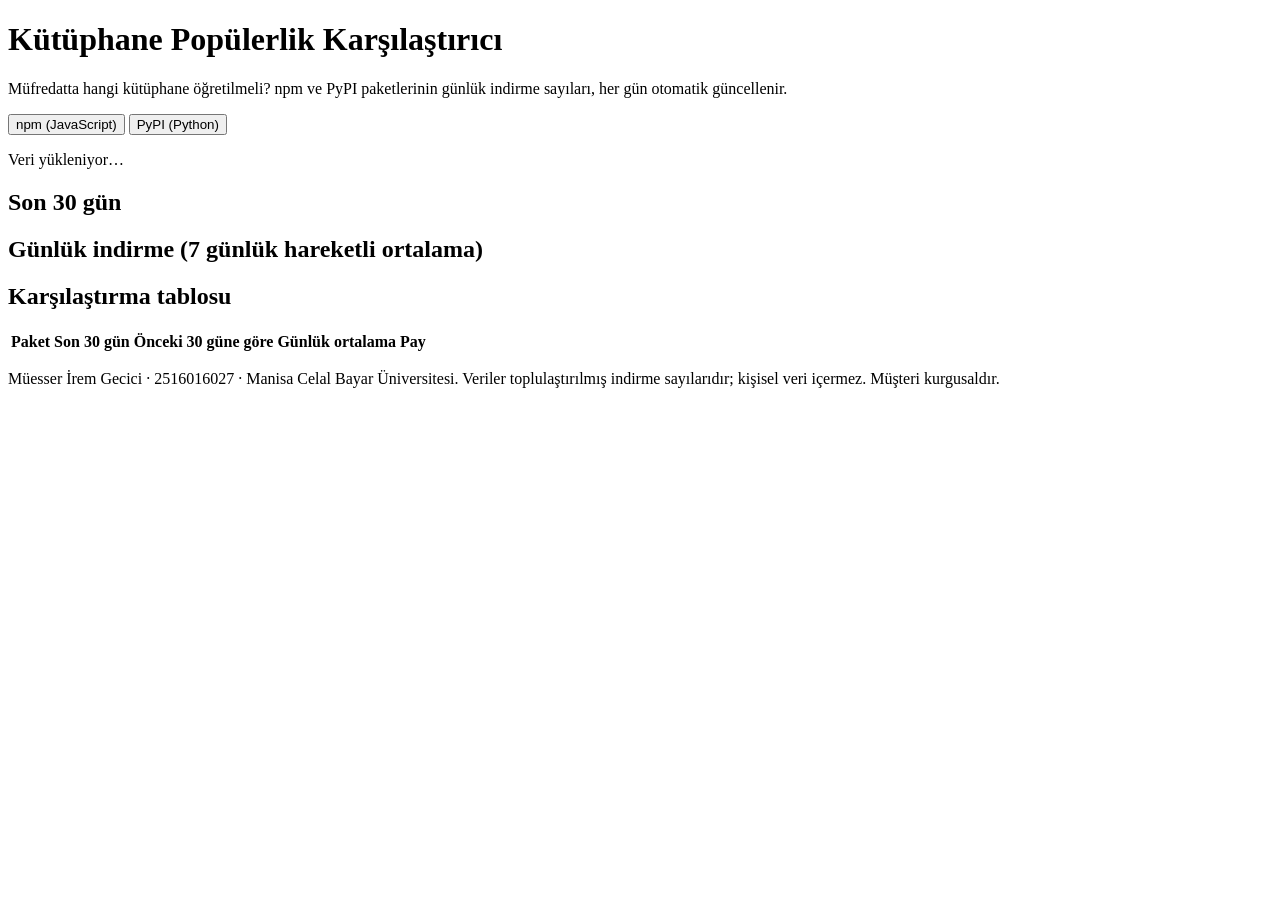
==== index.html @ 72873249 "Başlangıç arayüzü: index.html (Azure yayını için)" ====
<!doctype html>
<html lang="tr">
<head>
  <meta charset="utf-8">
  <meta name="viewport" content="width=device-width, initial-scale=1">
  <title>Kütüphane Popülerlik Karşılaştırıcı</title>
  <meta name="description" content="npm ve PyPI paketlerinin günlük indirme sayılarını karşılaştıran canlı veri ürünü.">
  <link rel="stylesheet" href="assets/style.css">
  <script src="assets/app.js" defer></script>
</head>
<body>
  <header class="site-header">
    <div class="wrap">
      <h1>Kütüphane Popülerlik Karşılaştırıcı</h1>
      <p class="lede">Müfredatta hangi kütüphane öğretilmeli? npm ve PyPI paketlerinin günlük indirme sayıları, her gün otomatik güncellenir.</p>
    </div>
  </header>

  <main class="wrap">
    <nav class="tabs" aria-label="Paket ekosistemi">
      <button type="button" class="tab" data-source="npm" aria-pressed="true">npm (JavaScript)</button>
      <button type="button" class="tab" data-source="pypi" aria-pressed="false">PyPI (Python)</button>
    </nav>

    <p id="status" class="status" role="status">Veri yükleniyor…</p>

    <section aria-labelledby="kpi-title">
      <h2 id="kpi-title">Son 30 gün</h2>
      <div id="kpis" class="kpis"></div>
    </section>

    <section aria-labelledby="chart-title">
      <h2 id="chart-title">Günlük indirme (7 günlük hareketli ortalama)</h2>
      <div id="legend" class="legend"></div>
      <div id="chart" class="chart" role="img" aria-label="Paketlerin günlük indirme sayısı çizgi grafiği"></div>
    </section>

    <section aria-labelledby="table-title">
      <h2 id="table-title">Karşılaştırma tablosu</h2>
      <div class="table-scroll">
        <table id="table">
          <thead>
            <tr>
              <th scope="col">Paket</th>
              <th scope="col" class="num">Son 30 gün</th>
              <th scope="col" class="num">Önceki 30 güne göre</th>
              <th scope="col" class="num">Günlük ortalama</th>
              <th scope="col" class="num">Pay</th>
            </tr>
          </thead>
          <tbody></tbody>
        </table>
      </div>
    </section>
  </main>

  <footer class="wrap site-footer">
    <p id="source"></p>
    <p>Müesser İrem Gecici · 2516016027 · Manisa Celal Bayar Üniversitesi. Veriler toplulaştırılmış indirme sayılarıdır; kişisel veri içermez. Müşteri kurgusaldır.</p>
  </footer>
</body>
</html>
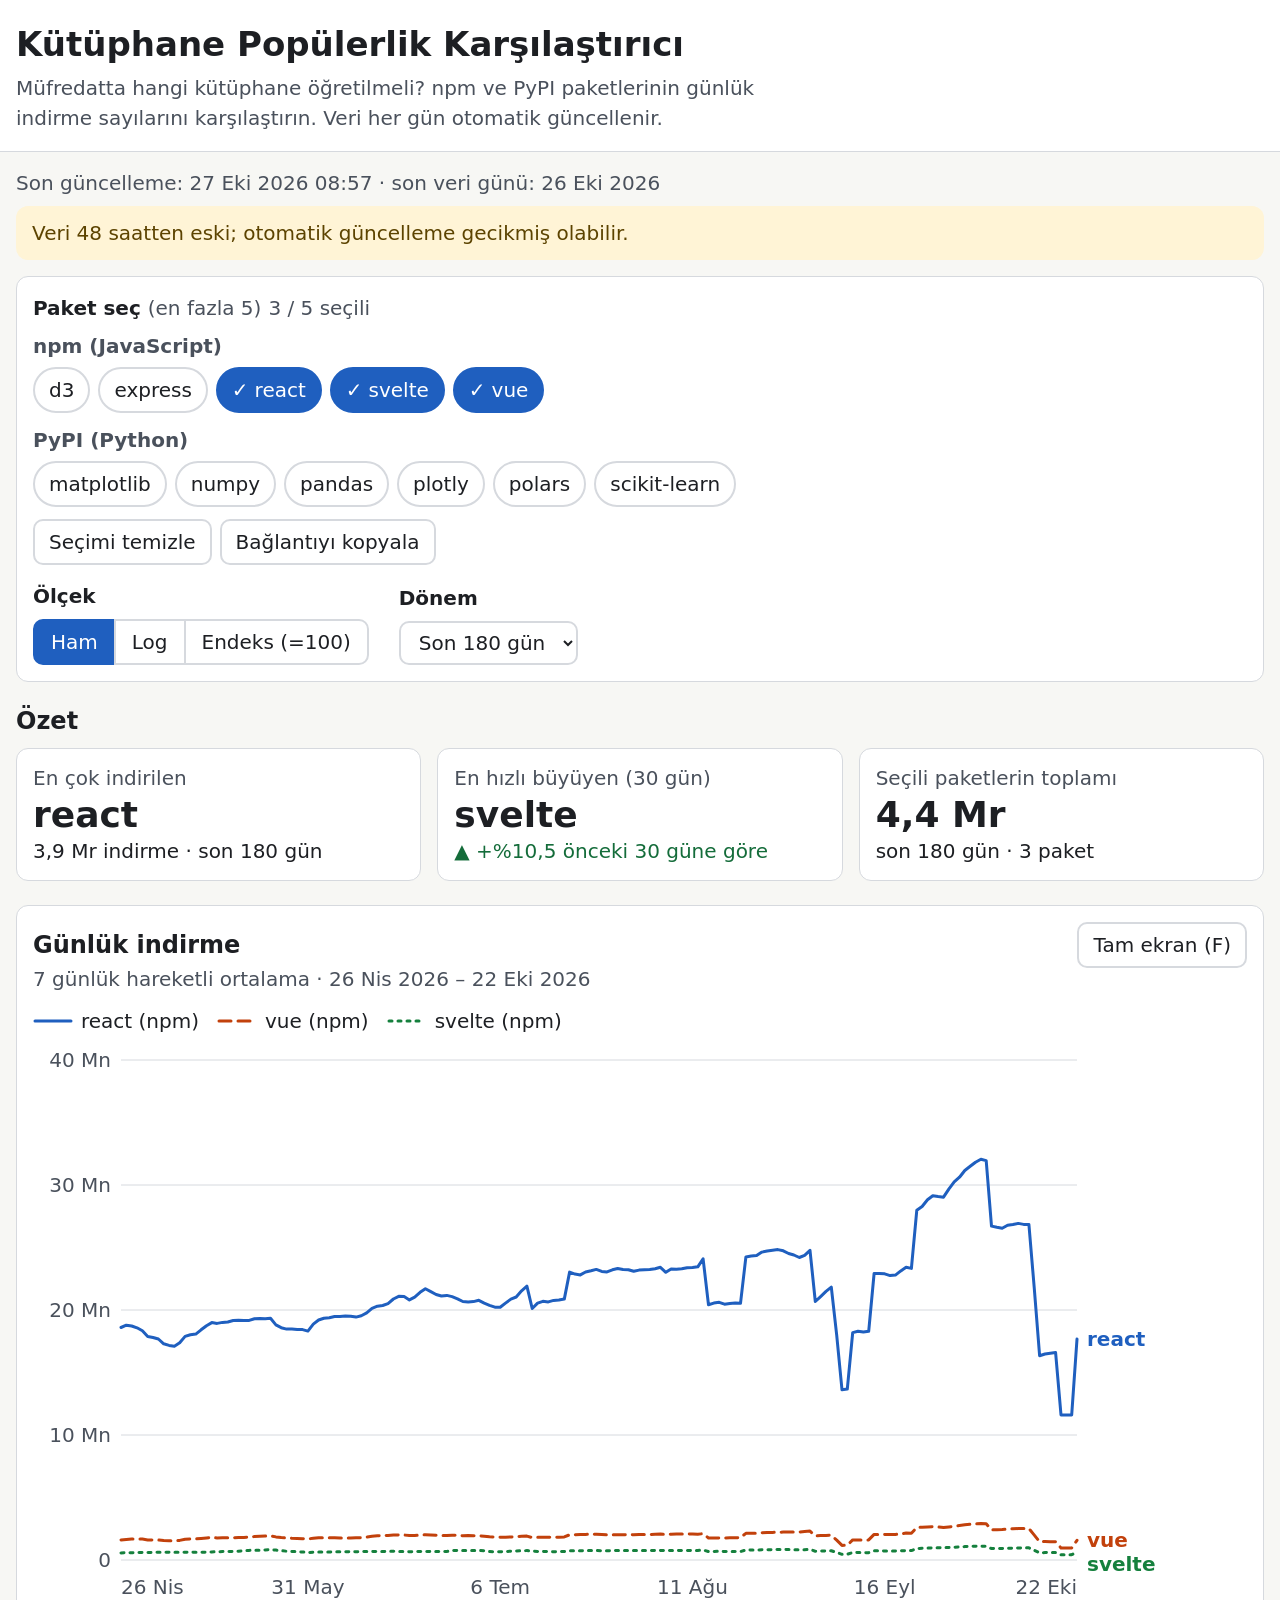
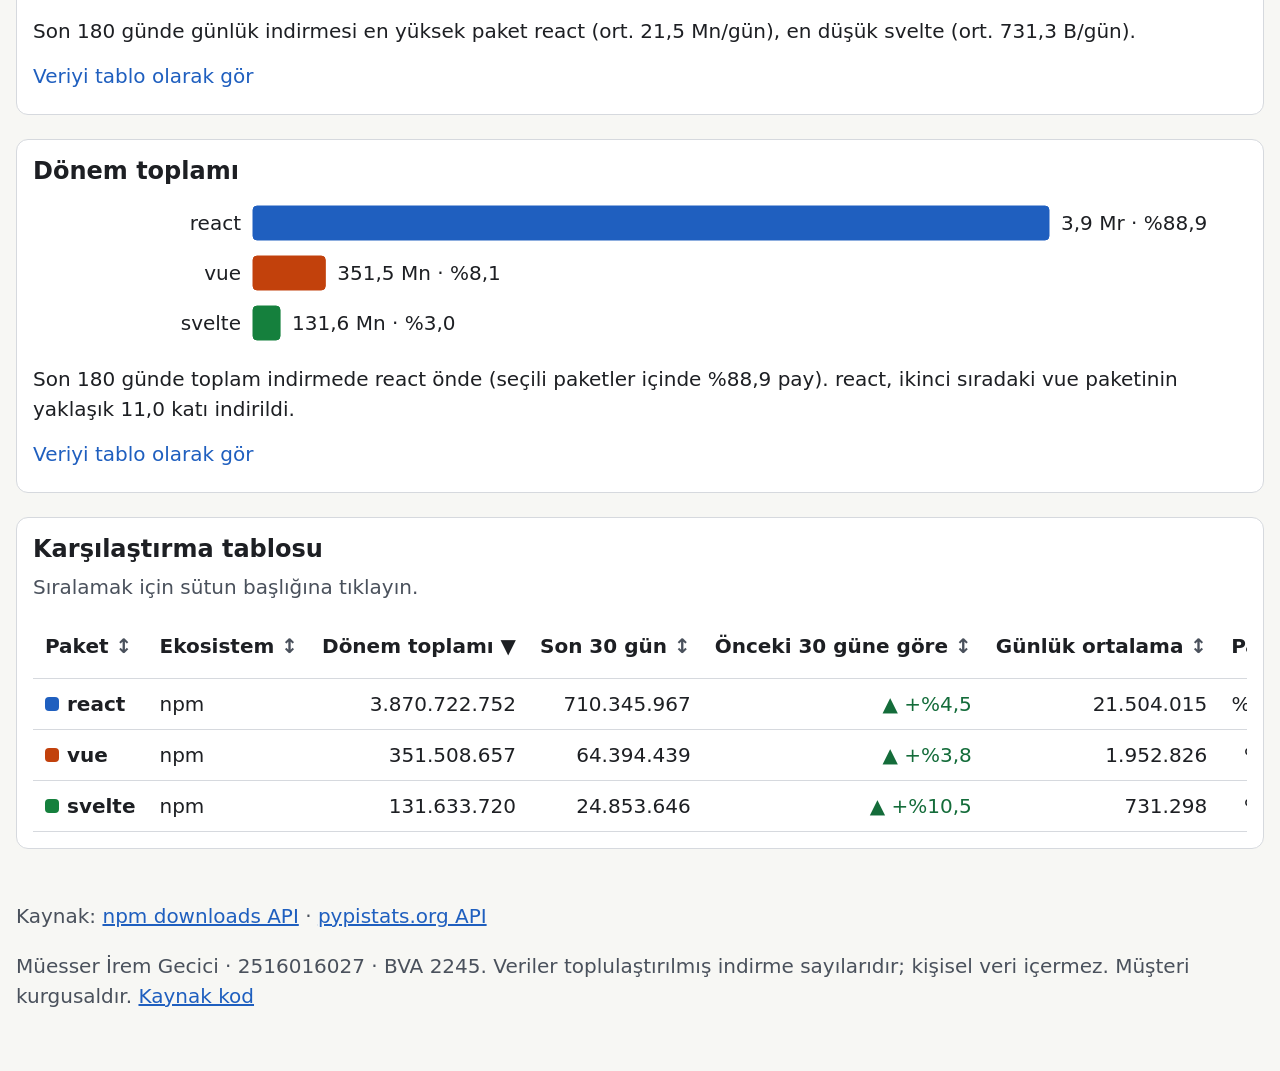
==== commit 0a9b9f85: "Add files via upload" ====
--- a/index.html
+++ b/index.html
@@ -4,59 +4,111 @@
   <meta charset="utf-8">
   <meta name="viewport" content="width=device-width, initial-scale=1">
   <title>Kütüphane Popülerlik Karşılaştırıcı</title>
-  <meta name="description" content="npm ve PyPI paketlerinin günlük indirme sayılarını karşılaştıran canlı veri ürünü.">
+  <meta name="description" content="npm ve PyPI paketlerinin günlük indirme sayılarını karşılaştıran, her gün otomatik güncellenen karar destek panosu.">
+  <meta name="theme-color" content="#1f5fbf">
+  <link rel="manifest" href="manifest.webmanifest">
+  <link rel="icon" href="assets/icons/icon-192.png" type="image/png">
+  <link rel="apple-touch-icon" href="assets/icons/icon-192.png">
   <link rel="stylesheet" href="assets/style.css">
   <script src="assets/app.js" defer></script>
 </head>
 <body>
+  <a class="skip" href="#ana">İçeriğe geç</a>
+
   <header class="site-header">
     <div class="wrap">
       <h1>Kütüphane Popülerlik Karşılaştırıcı</h1>
-      <p class="lede">Müfredatta hangi kütüphane öğretilmeli? npm ve PyPI paketlerinin günlük indirme sayıları, her gün otomatik güncellenir.</p>
+      <p class="lede">Müfredatta hangi kütüphane öğretilmeli? npm ve PyPI paketlerinin günlük indirme sayılarını karşılaştırın. Veri her gün otomatik güncellenir.</p>
     </div>
   </header>
 
-  <main class="wrap">
-    <nav class="tabs" aria-label="Paket ekosistemi">
-      <button type="button" class="tab" data-source="npm" aria-pressed="true">npm (JavaScript)</button>
-      <button type="button" class="tab" data-source="pypi" aria-pressed="false">PyPI (Python)</button>
-    </nav>
+  <main id="ana" class="wrap">
+    <p id="meta" class="meta" role="status" aria-live="polite">Veri yükleniyor…</p>
+    <div id="notice" class="notice" role="alert" hidden></div>
 
-    <p id="status" class="status" role="status">Veri yükleniyor…</p>
+    <!-- Kontrol paneli -->
+    <section class="panel" aria-labelledby="kontrol-baslik">
+      <h2 id="kontrol-baslik" class="visually-hidden">Kontroller</h2>
 
-    <section aria-labelledby="kpi-title">
-      <h2 id="kpi-title">Son 30 gün</h2>
+      <fieldset class="pick">
+        <legend>Paket seç <span class="hint">(en fazla 5)</span> <span id="pick-count" class="count" aria-live="polite"></span></legend>
+        <div id="pick-groups" class="pick-groups"></div>
+        <div class="pick-actions">
+          <button type="button" id="btn-clear" class="btn">Seçimi temizle</button>
+          <button type="button" id="btn-share" class="btn">Bağlantıyı kopyala</button>
+        </div>
+      </fieldset>
+
+      <div class="controls">
+        <fieldset class="seg">
+          <legend>Ölçek</legend>
+          <label><input type="radio" name="olcek" value="ham"><span>Ham</span></label>
+          <label><input type="radio" name="olcek" value="log"><span>Log</span></label>
+          <label><input type="radio" name="olcek" value="endeks"><span>Endeks (=100)</span></label>
+        </fieldset>
+
+        <div class="field">
+          <label for="donem">Dönem</label>
+          <select id="donem">
+            <option value="30">Son 30 gün</option>
+            <option value="90">Son 90 gün</option>
+            <option value="180">Son 180 gün</option>
+            <option value="365">Son 365 gün</option>
+          </select>
+        </div>
+      </div>
+    </section>
+
+    <!-- KPI -->
+    <section aria-labelledby="kpi-baslik">
+      <h2 id="kpi-baslik">Özet</h2>
       <div id="kpis" class="kpis"></div>
     </section>
 
-    <section aria-labelledby="chart-title">
-      <h2 id="chart-title">Günlük indirme (7 günlük hareketli ortalama)</h2>
-      <div id="legend" class="legend"></div>
-      <div id="chart" class="chart" role="img" aria-label="Paketlerin günlük indirme sayısı çizgi grafiği"></div>
+    <!-- Ana grafik -->
+    <section id="ana-grafik" class="card chart-card" aria-labelledby="grafik-baslik">
+      <div class="card-head">
+        <h2 id="grafik-baslik">Günlük indirme</h2>
+        <button type="button" id="btn-full" class="btn" aria-keyshortcuts="F">Tam ekran (F)</button>
+      </div>
+      <p id="grafik-alt" class="sub"></p>
+      <ul id="legend" class="legend" aria-label="Grafik açıklaması"></ul>
+      <div id="chart" class="chart" role="img"></div>
+      <p id="chart-summary" class="summary"></p>
+      <details class="as-table">
+        <summary>Veriyi tablo olarak gör</summary>
+        <div class="table-scroll" tabindex="0" role="region" aria-label="Ana grafik verisi">
+          <table id="chart-table"></table>
+        </div>
+      </details>
     </section>
 
-    <section aria-labelledby="table-title">
-      <h2 id="table-title">Karşılaştırma tablosu</h2>
-      <div class="table-scroll">
-        <table id="table">
-          <thead>
-            <tr>
-              <th scope="col">Paket</th>
-              <th scope="col" class="num">Son 30 gün</th>
-              <th scope="col" class="num">Önceki 30 güne göre</th>
-              <th scope="col" class="num">Günlük ortalama</th>
-              <th scope="col" class="num">Pay</th>
-            </tr>
-          </thead>
-          <tbody></tbody>
-        </table>
+    <!-- İkincil grafik -->
+    <section class="card" aria-labelledby="bar-baslik">
+      <h2 id="bar-baslik">Dönem toplamı</h2>
+      <div id="bars" class="bars" role="img"></div>
+      <p id="bar-summary" class="summary"></p>
+      <details class="as-table">
+        <summary>Veriyi tablo olarak gör</summary>
+        <div class="table-scroll" tabindex="0" role="region" aria-label="Dönem toplamı verisi">
+          <table id="bar-table"></table>
+        </div>
+      </details>
+    </section>
+
+    <!-- Detay tablosu -->
+    <section class="card" aria-labelledby="tablo-baslik">
+      <h2 id="tablo-baslik">Karşılaştırma tablosu</h2>
+      <p class="sub">Sıralamak için sütun başlığına tıklayın.</p>
+      <div class="table-scroll" tabindex="0" role="region" aria-label="Karşılaştırma tablosu">
+        <table id="detail"></table>
       </div>
     </section>
   </main>
 
   <footer class="wrap site-footer">
-    <p id="source"></p>
-    <p>Müesser İrem Gecici · 2516016027 · Manisa Celal Bayar Üniversitesi. Veriler toplulaştırılmış indirme sayılarıdır; kişisel veri içermez. Müşteri kurgusaldır.</p>
+    <p id="source">Kaynak: <a href="https://github.com/npm/registry/blob/main/docs/download-counts.md">npm downloads API</a> · <a href="https://pypistats.org/api/">pypistats.org API</a></p>
+    <p>Müesser İrem Gecici · 2516016027 · BVA 2245. Veriler toplulaştırılmış indirme sayılarıdır; kişisel veri içermez. Müşteri kurgusaldır. <a href="https://github.com/Miremgecici/kutuphane-populerlik">Kaynak kod</a></p>
   </footer>
 </body>
 </html>
--- a/assets/style.css
+++ b/assets/style.css
@@ -0,0 +1,204 @@
+/* Kütüphane Popülerlik Karşılaştırıcı
+   Sunum modu kısıtı: en küçük yazı 20 px (projeksiyonda okunur).
+   Renk ve yazı değerleri tek yerde, değişken (token) olarak tanımlıdır. */
+:root {
+  --font: system-ui, -apple-system, "Segoe UI", Roboto, sans-serif;
+  --fs-min: 20px;            /* en küçük yazı */
+  --fs-h2: 24px;
+  --fs-h1: 34px;
+  --fs-kpi: 36px;
+  --radius: 12px;
+  --gap: 16px;
+
+  --bg: #f7f7f4;
+  --surface: #ffffff;
+  --ink: #1d1f23;
+  --muted: #4a515c;          /* bg üzerinde 7.6:1 */
+  --line: #d6d9de;
+  --accent: #1f5fbf;
+  --accent-ink: #ffffff;
+  --up: #146c3a;
+  --down: #a3241c;
+  --warn-bg: #fff4d6;
+  --warn-ink: #5c4300;
+  --err-bg: #fde8e6;
+  --err-ink: #7a1a14;
+  --skel: #e6e8eb;
+
+  --s0: #1f5fbf;
+  --s1: #c2410c;
+  --s2: #15803d;
+  --s3: #7e22ce;
+  --s4: #0e7490;
+  color-scheme: light dark;
+}
+@media (prefers-color-scheme: dark) {
+  :root {
+    --bg: #15171a;
+    --surface: #1e2125;
+    --ink: #eceef1;
+    --muted: #b4bac4;
+    --line: #3a3f46;
+    --accent: #7fb0ff;
+    --accent-ink: #0d1520;
+    --up: #6fdc9b;
+    --down: #ff9a90;
+    --warn-bg: #3a3000;
+    --warn-ink: #ffe28a;
+    --err-bg: #3d1512;
+    --err-ink: #ffc2bc;
+    --skel: #2a2e33;
+    --s0: #7fb0ff;
+    --s1: #ffa36b;
+    --s2: #6fdc9b;
+    --s3: #d4a5ff;
+    --s4: #5fd6ec;
+  }
+}
+
+* { box-sizing: border-box; }
+html { font-size: var(--fs-min); }
+body {
+  margin: 0;
+  background: var(--bg);
+  color: var(--ink);
+  font: var(--fs-min)/1.5 var(--font);
+}
+a { color: var(--accent); }
+.wrap { max-width: 1280px; margin: 0 auto; padding: 0 16px; }
+.visually-hidden {
+  position: absolute; width: 1px; height: 1px; overflow: hidden;
+  clip: rect(0 0 0 0); white-space: nowrap;
+}
+.skip { position: absolute; left: 16px; top: -100px; background: var(--accent); color: var(--accent-ink); padding: 8px 14px; border-radius: 8px; z-index: 10; }
+.skip:focus { top: 8px; }
+:focus-visible { outline: 3px solid var(--accent); outline-offset: 3px; }
+
+.site-header { background: var(--surface); border-bottom: 1px solid var(--line); padding: 24px 0 18px; }
+h1 { font-size: var(--fs-h1); line-height: 1.2; margin: 0 0 8px; }
+h2 { font-size: var(--fs-h2); margin: 0 0 12px; line-height: 1.25; }
+.lede { margin: 0; color: var(--muted); max-width: 62ch; }
+.meta { color: var(--muted); margin: 16px 0 8px; }
+.sub { color: var(--muted); margin: -4px 0 12px; }
+
+.notice { border-radius: var(--radius); padding: 12px 16px; margin: 8px 0 16px; background: var(--warn-bg); color: var(--warn-ink); }
+.notice.error { background: var(--err-bg); color: var(--err-ink); }
+.notice .btn { margin-left: 8px; }
+
+/* Kontroller */
+.panel { background: var(--surface); border: 1px solid var(--line); border-radius: var(--radius); padding: 16px; margin: 8px 0 24px; }
+fieldset { border: 0; margin: 0; padding: 0; min-width: 0; }
+legend { font-weight: 700; padding: 0; margin-bottom: 8px; }
+.hint, .count { font-weight: 400; color: var(--muted); }
+.pick-groups { display: grid; gap: 12px; }
+.pick-group h3 { font-size: var(--fs-min); margin: 0 0 6px; color: var(--muted); font-weight: 600; }
+.chips { display: flex; flex-wrap: wrap; gap: 8px; }
+.chip { position: relative; }
+.chip input { position: absolute; opacity: 0; width: 1px; height: 1px; }
+.chip span {
+  display: inline-flex; align-items: center; gap: 6px; min-height: 44px;
+  padding: 6px 14px; border-radius: 999px; border: 2px solid var(--line);
+  background: var(--surface); cursor: pointer; user-select: none;
+}
+.chip input:checked + span { border-color: var(--accent); background: var(--accent); color: var(--accent-ink); }
+.chip input:checked + span::before { content: "✓"; }
+.chip input:focus-visible + span { outline: 3px solid var(--accent); outline-offset: 3px; }
+.chip input:disabled + span { opacity: .55; cursor: not-allowed; }
+.pick-actions { display: flex; flex-wrap: wrap; gap: 8px; margin-top: 12px; }
+
+.controls { display: flex; flex-wrap: wrap; gap: 16px 32px; margin-top: 16px; align-items: flex-end; }
+.seg { display: inline-flex; flex-wrap: wrap; gap: 0; }
+.seg legend { width: 100%; }
+.seg label { position: relative; }
+.seg input { position: absolute; opacity: 0; width: 1px; height: 1px; }
+.seg span { display: inline-block; min-height: 44px; padding: 6px 16px; border: 2px solid var(--line); background: var(--surface); cursor: pointer; margin-right: -2px; }
+.seg label:first-of-type span { border-radius: 10px 0 0 10px; }
+.seg label:last-of-type span { border-radius: 0 10px 10px 0; }
+.seg input:checked + span { background: var(--accent); border-color: var(--accent); color: var(--accent-ink); position: relative; }
+.seg input:focus-visible + span { outline: 3px solid var(--accent); outline-offset: 3px; position: relative; z-index: 1; }
+.field label { display: block; font-weight: 700; margin-bottom: 8px; }
+select, .btn {
+  font: inherit; min-height: 44px; padding: 6px 14px; border-radius: 10px;
+  border: 2px solid var(--line); background: var(--surface); color: var(--ink); cursor: pointer;
+}
+.btn:hover, select:hover { border-color: var(--accent); }
+
+/* KPI */
+.kpis { display: grid; grid-template-columns: repeat(auto-fit, minmax(260px, 1fr)); gap: var(--gap); margin-bottom: 24px; }
+.kpi { background: var(--surface); border: 1px solid var(--line); border-radius: var(--radius); padding: 14px 16px; }
+.kpi-label { color: var(--muted); }
+.kpi-value { font-size: var(--fs-kpi); font-weight: 700; line-height: 1.2; font-variant-numeric: tabular-nums; overflow-wrap: anywhere; }
+.kpi-note { font-variant-numeric: tabular-nums; }
+.up { color: var(--up); }
+.down { color: var(--down); }
+
+/* Kartlar ve grafikler */
+.card { background: var(--surface); border: 1px solid var(--line); border-radius: var(--radius); padding: 16px; margin-bottom: 24px; }
+.card-head { display: flex; justify-content: space-between; align-items: center; flex-wrap: wrap; gap: 8px; }
+.card-head h2 { margin: 0; }
+.legend { list-style: none; display: flex; flex-wrap: wrap; gap: 6px 18px; padding: 0; margin: 0 0 8px; }
+.legend li { display: inline-flex; align-items: center; gap: 8px; }
+.legend svg { width: 40px; height: 14px; flex: none; }
+.chart, .bars { width: 100%; }
+.chart { min-height: 200px; }
+.chart svg, .bars svg { display: block; width: 100%; height: auto; }
+svg text { font: var(--fs-min) var(--font); fill: var(--muted); }
+svg .grid { stroke: var(--line); stroke-width: 1; }
+svg .axis { stroke: var(--muted); stroke-width: 1; }
+svg .series { fill: none; stroke-width: 3; stroke-linejoin: round; stroke-linecap: round; }
+svg .end-label { font-weight: 700; }
+svg .bar-label { fill: var(--ink); }
+.s0 { stroke: var(--s0); fill: var(--s0); color: var(--s0); }
+.s1 { stroke: var(--s1); fill: var(--s1); color: var(--s1); }
+.s2 { stroke: var(--s2); fill: var(--s2); color: var(--s2); }
+.s3 { stroke: var(--s3); fill: var(--s3); color: var(--s3); }
+.s4 { stroke: var(--s4); fill: var(--s4); color: var(--s4); }
+svg .series.s0, svg .series.s1, svg .series.s2, svg .series.s3, svg .series.s4 { fill: none; }
+svg text.s0, svg text.s1, svg text.s2, svg text.s3, svg text.s4 { stroke: none; }
+.summary { margin: 12px 0 8px; }
+.as-table summary { cursor: pointer; color: var(--accent); min-height: 44px; display: flex; align-items: center; }
+.as-table[open] summary { margin-bottom: 8px; }
+
+/* Tablolar */
+.table-scroll { overflow-x: auto; max-width: 100%; }
+.as-table .table-scroll { max-height: 420px; overflow-y: auto; }
+table { width: 100%; border-collapse: collapse; font-variant-numeric: tabular-nums; }
+th, td { padding: 10px 12px; border-bottom: 1px solid var(--line); text-align: left; white-space: nowrap; }
+thead th { position: sticky; top: 0; background: var(--surface); }
+th { font-weight: 700; }
+.num { text-align: right; }
+th .sort { font: inherit; font-weight: 700; color: inherit; background: none; border: 0; padding: 4px 0; cursor: pointer; min-height: 44px; }
+th .sort::after { content: " ↕"; color: var(--muted); }
+th[aria-sort="ascending"] .sort::after { content: " ▲"; color: var(--ink); }
+th[aria-sort="descending"] .sort::after { content: " ▼"; color: var(--ink); }
+.pkg-cell { display: inline-flex; align-items: center; gap: 8px; }
+.dot { width: 14px; height: 14px; border-radius: 4px; display: inline-block; flex: none; background: currentColor; }
+
+/* Durumlar */
+.skeleton { background: var(--skel); border-radius: 8px; position: relative; overflow: hidden; }
+.skeleton::after {
+  content: ""; position: absolute; inset: 0;
+  background: linear-gradient(90deg, transparent, rgba(255,255,255,.35), transparent);
+  transform: translateX(-100%); animation: shimmer 1.4s infinite;
+}
+@keyframes shimmer { to { transform: translateX(100%); } }
+@media (prefers-reduced-motion: reduce) { .skeleton::after { animation: none; } }
+.sk-kpi { height: 130px; }
+.sk-chart { height: 320px; }
+.sk-bars { height: 220px; }
+.sk-table { height: 200px; }
+.empty { border: 2px dashed var(--line); border-radius: var(--radius); padding: 24px; text-align: center; color: var(--muted); }
+.empty .btn { margin-top: 12px; }
+
+/* Tam ekran (sunum modu) */
+.chart-card:fullscreen { background: var(--surface); padding: 24px 32px; overflow: auto; margin: 0; border-radius: 0; }
+.chart-card:fullscreen h2 { font-size: 32px; }
+.chart-card:fullscreen .as-table { display: none; }
+
+.site-footer { color: var(--muted); padding-top: 8px; padding-bottom: 40px; }
+
+@media (max-width: 600px) {
+  :root { --fs-h1: 28px; --fs-kpi: 30px; }
+  .panel, .card { padding: 12px; }
+  .controls { gap: 16px; }
+}
